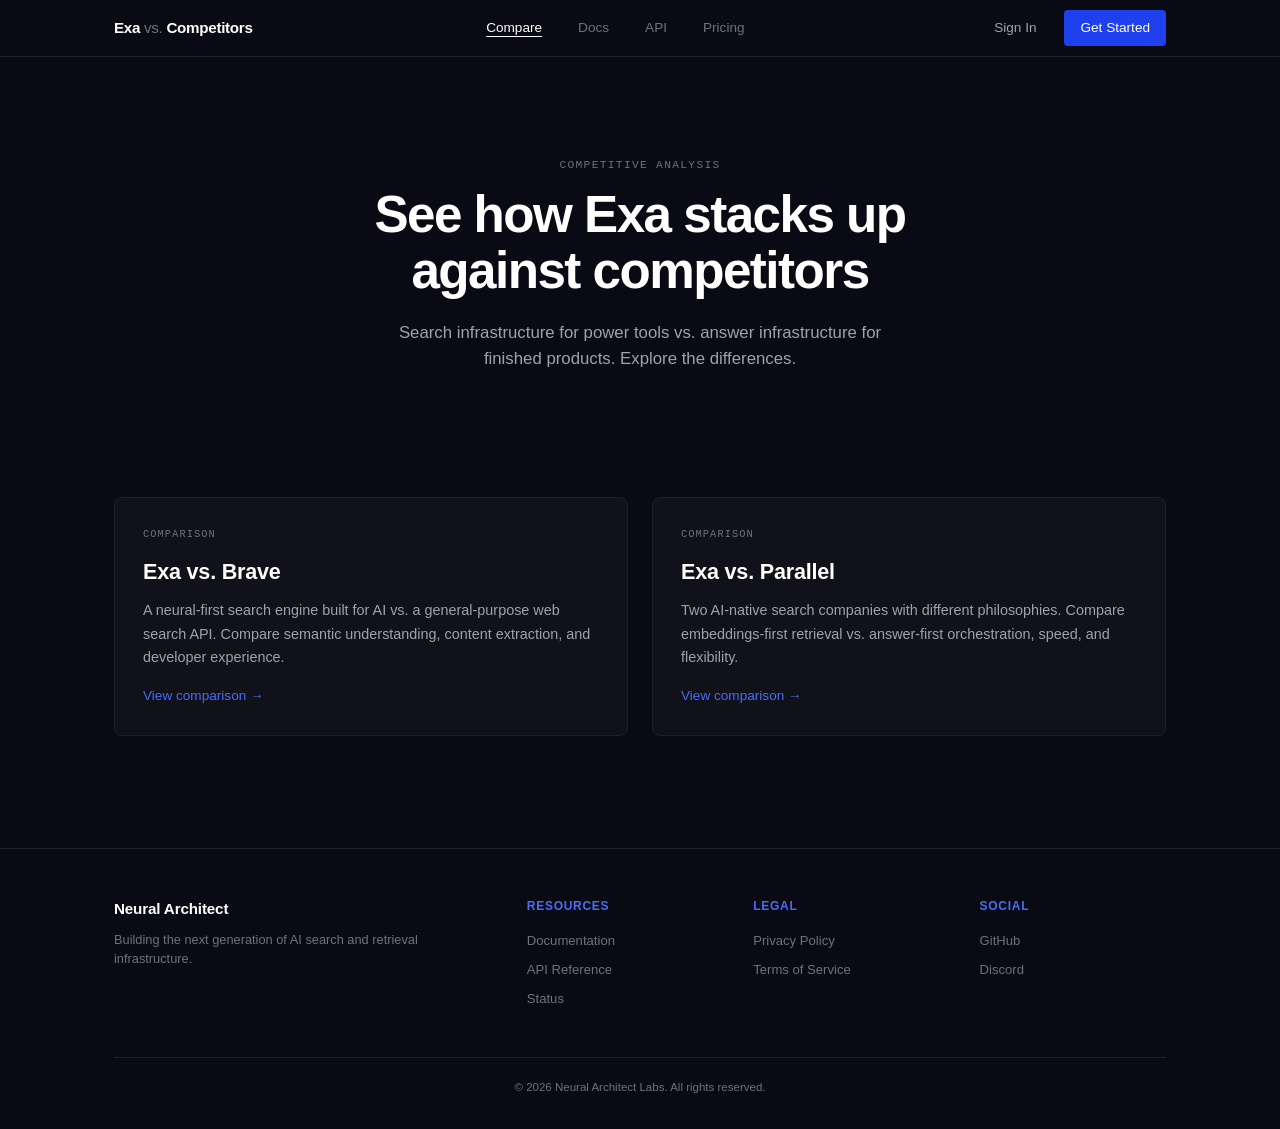
==== index.html @ 4df74688 "Add Exa vs. Competitors positioning landing pages Create a dark-themed comparison site with a main l" ====
<!DOCTYPE html>
<html lang="en">
<head>
  <meta charset="UTF-8">
  <meta name="viewport" content="width=device-width, initial-scale=1.0">
  <title>Exa vs. Competitors</title>
  <link rel="stylesheet" href="styles.css">
</head>
<body>
  <nav class="nav">
    <div class="container nav-inner">
      <a href="index.html" class="nav-logo">Exa <span>vs.</span> Competitors</a>
      <div class="nav-links">
        <a href="index.html" class="nav-link active">Compare</a>
        <a href="https://docs.exa.ai" class="nav-link">Docs</a>
        <a href="https://docs.exa.ai/reference" class="nav-link">API</a>
        <a href="https://exa.ai/pricing" class="nav-link">Pricing</a>
      </div>
      <div class="nav-right">
        <a href="https://exa.ai" class="btn-nav btn-nav--ghost">Sign In</a>
        <a href="https://exa.ai" class="btn-nav btn-nav--primary">Get Started</a>
      </div>
    </div>
  </nav>

  <main>
    <section class="hero">
      <div class="container">
        <span class="section-label">COMPETITIVE ANALYSIS</span>
        <h1>See how Exa stacks up<br>against competitors</h1>
        <p class="hero-subtitle">Search infrastructure for power tools vs. answer infrastructure for finished products. Explore the differences.</p>
      </div>
    </section>

    <section class="section">
      <div class="container">
        <div class="grid-2">
          <a href="exa-vs-brave.html" class="card card--link">
            <span class="card-label">COMPARISON</span>
            <h2>Exa vs. Brave</h2>
            <p>A neural-first search engine built for AI vs. a general-purpose web search API. Compare semantic understanding, content extraction, and developer experience.</p>
            <span class="card-cta">View comparison &rarr;</span>
          </a>
          <a href="exa-vs-parallel.html" class="card card--link">
            <span class="card-label">COMPARISON</span>
            <h2>Exa vs. Parallel</h2>
            <p>Two AI-native search companies with different philosophies. Compare embeddings-first retrieval vs. answer-first orchestration, speed, and flexibility.</p>
            <span class="card-cta">View comparison &rarr;</span>
          </a>
        </div>
      </div>
    </section>
  </main>

  <footer class="footer">
    <div class="container">
      <div class="footer-grid">
        <div class="footer-brand">
          <h4>Neural Architect</h4>
          <p>Building the next generation of AI search and retrieval infrastructure.</p>
        </div>
        <div class="footer-col">
          <h5>Resources</h5>
          <a href="#">Documentation</a>
          <a href="#">API Reference</a>
          <a href="#">Status</a>
        </div>
        <div class="footer-col">
          <h5>Legal</h5>
          <a href="#">Privacy Policy</a>
          <a href="#">Terms of Service</a>
        </div>
        <div class="footer-col">
          <h5>Social</h5>
          <a href="#">GitHub</a>
          <a href="#">Discord</a>
        </div>
      </div>
      <div class="footer-bottom">
        &copy; 2026 Neural Architect Labs. All rights reserved.
      </div>
    </div>
  </footer>
</body>
</html>
---- styles.css ----
/* ===== CSS Custom Properties ===== */
:root {
  --bg-primary: #0a0a14;
  --bg-card: #111119;
  --bg-card-hover: #1a1a2a;
  --bg-table-header: #0d0d18;
  --blue-accent: #1F40ED;
  --blue-light: #4a6cf7;
  --blue-glow: rgba(31, 64, 237, 0.15);
  --text-primary: #FFFFFF;
  --text-secondary: #9ca3af;
  --text-muted: #6b7280;
  --border-color: #1e1e2e;
  --border-blue: #1F40ED;
  --radius: 8px;
  --radius-lg: 12px;
  --font-sans: -apple-system, BlinkMacSystemFont, "Segoe UI", Roboto, sans-serif;
  --font-mono: "SF Mono", "Fira Code", "Cascadia Code", monospace;
}

/* ===== Reset ===== */
*, *::before, *::after {
  box-sizing: border-box;
  margin: 0;
  padding: 0;
}

html {
  scroll-behavior: smooth;
}

body {
  font-family: var(--font-sans);
  background: var(--bg-primary);
  color: var(--text-secondary);
  line-height: 1.6;
  -webkit-font-smoothing: antialiased;
}

a {
  color: inherit;
  text-decoration: none;
}

img {
  max-width: 100%;
}

/* ===== Layout ===== */
.container {
  max-width: 1100px;
  margin: 0 auto;
  padding: 0 24px;
}

.section {
  padding: 64px 0;
}

.grid-2 {
  display: grid;
  grid-template-columns: 1fr 1fr;
  gap: 24px;
}

.grid-3 {
  display: grid;
  grid-template-columns: 1fr 1fr 1fr;
  gap: 20px;
}

/* ===== Navigation ===== */
.nav {
  position: sticky;
  top: 0;
  z-index: 100;
  background: var(--bg-primary);
  border-bottom: 1px solid var(--border-color);
  padding: 0 0;
}

.nav-inner {
  display: flex;
  align-items: center;
  justify-content: space-between;
  height: 56px;
}

.nav-logo {
  font-weight: 700;
  font-size: 0.95rem;
  color: var(--text-primary);
  letter-spacing: -0.02em;
}

.nav-logo span {
  color: var(--text-muted);
  font-weight: 400;
}

.nav-links {
  display: flex;
  align-items: center;
  gap: 8px;
}

.nav-link {
  font-size: 0.85rem;
  color: var(--text-muted);
  padding: 6px 14px;
  border-radius: 4px;
  transition: color 0.2s;
}

.nav-link:hover {
  color: var(--text-primary);
}

.nav-link.active {
  color: var(--text-primary);
  text-decoration: underline;
  text-underline-offset: 4px;
}

.nav-right {
  display: flex;
  align-items: center;
  gap: 12px;
}

.btn-nav {
  font-size: 0.85rem;
  padding: 7px 16px;
  border-radius: 4px;
  font-weight: 500;
  cursor: pointer;
  border: none;
  transition: opacity 0.2s;
}

.btn-nav:hover {
  opacity: 0.85;
}

.btn-nav--ghost {
  background: transparent;
  color: var(--text-secondary);
}

.btn-nav--primary {
  background: var(--blue-accent);
  color: #fff;
}

/* ===== Hero Section ===== */
.hero {
  text-align: center;
  padding: 100px 0 60px;
}

.hero h1 {
  font-size: 3.2rem;
  font-weight: 700;
  color: var(--text-primary);
  line-height: 1.1;
  letter-spacing: -0.03em;
  margin-bottom: 20px;
}

.hero h1 em {
  font-style: italic;
}

.hero-subtitle {
  font-size: 1.05rem;
  color: var(--text-secondary);
  max-width: 540px;
  margin: 0 auto;
  line-height: 1.6;
}

/* ===== Section Labels ===== */
.section-label {
  font-family: var(--font-mono);
  font-size: 0.7rem;
  text-transform: uppercase;
  letter-spacing: 0.12em;
  color: var(--text-muted);
  margin-bottom: 12px;
  display: block;
}

.section-title {
  font-size: 1.8rem;
  font-weight: 700;
  color: var(--text-primary);
  letter-spacing: -0.02em;
  margin-bottom: 8px;
}

.section-subtitle {
  color: var(--text-secondary);
  font-size: 0.95rem;
  margin-bottom: 40px;
}

.section-header {
  margin-bottom: 40px;
}

.section-header-row {
  display: flex;
  align-items: baseline;
  justify-content: space-between;
  margin-bottom: 8px;
}

.section-links {
  display: flex;
  gap: 16px;
}

.section-links a {
  font-size: 0.8rem;
  color: var(--blue-light);
  text-transform: uppercase;
  letter-spacing: 0.06em;
  font-weight: 500;
}

.section-links a:hover {
  text-decoration: underline;
}

/* ===== Cards ===== */
.card {
  background: var(--bg-card);
  border: 1px solid var(--border-color);
  border-radius: var(--radius);
  padding: 28px;
  transition: all 0.2s ease;
}

.card:hover {
  background: var(--bg-card-hover);
  transform: translateY(-2px);
  box-shadow: 0 4px 24px var(--blue-glow);
}

.card--link {
  display: block;
  cursor: pointer;
}

.card--blue-top {
  border-top: 2px solid var(--blue-accent);
}

.card--blue-left {
  border-left: 3px solid var(--blue-accent);
}

.card-label {
  font-family: var(--font-mono);
  font-size: 0.65rem;
  text-transform: uppercase;
  letter-spacing: 0.1em;
  color: var(--text-muted);
  margin-bottom: 12px;
  display: block;
}

.card h2 {
  font-size: 1.35rem;
  font-weight: 700;
  color: var(--text-primary);
  margin-bottom: 10px;
  letter-spacing: -0.01em;
}

.card h3 {
  font-size: 1.05rem;
  font-weight: 600;
  color: var(--text-primary);
  margin-bottom: 8px;
}

.card p {
  font-size: 0.9rem;
  color: var(--text-secondary);
  line-height: 1.6;
}

.card-cta {
  display: inline-block;
  margin-top: 16px;
  font-size: 0.85rem;
  color: var(--blue-light);
  font-weight: 500;
}

/* ===== Description Boxes ===== */
.desc-box {
  background: var(--bg-card);
  border: 1px solid var(--border-color);
  border-top: 2px solid var(--blue-accent);
  border-radius: var(--radius);
  padding: 24px;
}

.desc-box h3 {
  font-size: 1rem;
  font-weight: 700;
  color: var(--text-primary);
  margin-bottom: 12px;
}

.desc-box p {
  font-size: 0.88rem;
  color: var(--text-secondary);
  line-height: 1.65;
}

/* ===== Comparison Table ===== */
.table-wrapper {
  overflow-x: auto;
  margin: 0 0 16px;
  border-radius: var(--radius);
  border: 1px solid var(--border-color);
}

.comparison-table {
  width: 100%;
  border-collapse: collapse;
  font-size: 0.88rem;
}

.comparison-table thead th {
  background: var(--bg-table-header);
  color: var(--text-muted);
  font-family: var(--font-mono);
  font-size: 0.7rem;
  text-transform: uppercase;
  letter-spacing: 0.08em;
  padding: 14px 20px;
  text-align: left;
  font-weight: 500;
  border-bottom: 1px solid var(--border-color);
}

.comparison-table tbody td {
  padding: 14px 20px;
  border-bottom: 1px solid var(--border-color);
  vertical-align: top;
}

.comparison-table tbody tr:last-child td {
  border-bottom: none;
}

.comparison-table tbody tr:hover {
  background: rgba(255, 255, 255, 0.02);
}

.comparison-table .col-metric {
  color: var(--text-muted);
  font-weight: 500;
  width: 22%;
}

.comparison-table .col-exa {
  color: var(--text-primary);
  width: 39%;
}

.comparison-table .col-competitor {
  color: var(--text-secondary);
  width: 39%;
}

/* ===== Technical Spec Cards ===== */
.spec-row {
  display: grid;
  grid-template-columns: 180px 1fr 1fr;
  gap: 16px;
  margin-bottom: 16px;
}

.spec-label {
  display: flex;
  align-items: center;
  font-family: var(--font-mono);
  font-size: 0.72rem;
  text-transform: uppercase;
  letter-spacing: 0.06em;
  color: var(--text-muted);
}

.spec-card {
  background: var(--bg-card);
  border: 1px solid var(--border-color);
  border-radius: var(--radius);
  padding: 20px;
}

.spec-card h4 {
  font-size: 0.95rem;
  font-weight: 700;
  color: var(--text-primary);
  margin-bottom: 6px;
}

.spec-card p {
  font-size: 0.82rem;
  color: var(--text-secondary);
  line-height: 1.55;
}

.spec-card--highlight {
  border-color: var(--blue-accent);
}

/* ===== Edge / Advantage Cards ===== */
.edge-grid {
  display: grid;
  grid-template-columns: 1fr 1fr 1fr;
  gap: 20px;
}

.edge-card {
  background: var(--bg-card);
  border: 1px solid var(--border-color);
  border-radius: var(--radius);
  padding: 24px;
  transition: all 0.2s ease;
}

.edge-card:hover {
  transform: translateY(-2px);
  box-shadow: 0 4px 20px var(--blue-glow);
}

.edge-card .edge-icon {
  width: 40px;
  height: 40px;
  border-radius: 8px;
  background: rgba(31, 64, 237, 0.12);
  display: flex;
  align-items: center;
  justify-content: center;
  margin-bottom: 16px;
  font-size: 1.1rem;
}

.edge-card h3 {
  font-size: 0.95rem;
  font-weight: 700;
  color: var(--text-primary);
  margin-bottom: 8px;
}

.edge-card p {
  font-size: 0.82rem;
  color: var(--text-secondary);
  line-height: 1.6;
}

/* ===== Narrative Section ===== */
.narrative {
  background: var(--bg-card);
  border-radius: var(--radius-lg);
  padding: 56px 48px;
  margin: 32px 0;
}

.narrative .section-label {
  margin-bottom: 16px;
}

.narrative h2 {
  font-size: 2rem;
  font-weight: 700;
  color: var(--text-primary);
  line-height: 1.2;
  margin-bottom: 24px;
  letter-spacing: -0.02em;
}

.narrative p {
  font-size: 0.95rem;
  color: var(--text-secondary);
  line-height: 1.7;
  margin-bottom: 16px;
  max-width: 680px;
}

.narrative blockquote {
  border-left: 3px solid var(--blue-accent);
  padding-left: 20px;
  margin: 24px 0;
  font-style: italic;
  color: var(--blue-light);
  font-size: 0.95rem;
  line-height: 1.6;
}

.narrative .btn-row {
  display: flex;
  gap: 12px;
  margin-top: 32px;
}

.btn {
  display: inline-block;
  padding: 12px 24px;
  border-radius: 6px;
  font-size: 0.9rem;
  font-weight: 600;
  cursor: pointer;
  border: none;
  transition: opacity 0.2s;
}

.btn:hover {
  opacity: 0.88;
}

.btn--primary {
  background: var(--blue-accent);
  color: #fff;
}

.btn--outline {
  background: transparent;
  color: var(--text-primary);
  border: 1px solid var(--border-color);
}

.btn--outline:hover {
  background: var(--bg-card-hover);
}

/* ===== Footer ===== */
.footer {
  border-top: 1px solid var(--border-color);
  padding: 48px 0 32px;
  margin-top: 48px;
}

.footer-grid {
  display: grid;
  grid-template-columns: 2fr 1fr 1fr 1fr;
  gap: 40px;
  margin-bottom: 40px;
}

.footer-brand h4 {
  font-size: 0.95rem;
  font-weight: 700;
  color: var(--text-primary);
  margin-bottom: 8px;
  letter-spacing: -0.01em;
}

.footer-brand p {
  font-size: 0.8rem;
  color: var(--text-muted);
  line-height: 1.5;
}

.footer-col h5 {
  font-size: 0.75rem;
  font-weight: 600;
  color: var(--blue-light);
  text-transform: uppercase;
  letter-spacing: 0.06em;
  margin-bottom: 14px;
}

.footer-col a {
  display: block;
  font-size: 0.82rem;
  color: var(--text-muted);
  margin-bottom: 8px;
  transition: color 0.15s;
}

.footer-col a:hover {
  color: var(--text-secondary);
}

.footer-bottom {
  border-top: 1px solid var(--border-color);
  padding-top: 20px;
  text-align: center;
  font-size: 0.72rem;
  color: var(--text-muted);
}

/* ===== Responsive ===== */
@media (max-width: 900px) {
  .spec-row {
    grid-template-columns: 1fr 1fr;
  }

  .spec-label {
    grid-column: 1 / -1;
  }

  .edge-grid {
    grid-template-columns: 1fr 1fr;
  }

  .footer-grid {
    grid-template-columns: 1fr 1fr;
  }
}

@media (max-width: 768px) {
  .hero h1 {
    font-size: 2.2rem;
  }

  .grid-2 {
    grid-template-columns: 1fr;
  }

  .grid-3 {
    grid-template-columns: 1fr;
  }

  .edge-grid {
    grid-template-columns: 1fr;
  }

  .spec-row {
    grid-template-columns: 1fr;
  }

  .narrative {
    padding: 32px 24px;
  }

  .narrative h2 {
    font-size: 1.5rem;
  }

  .footer-grid {
    grid-template-columns: 1fr;
  }

  .section {
    padding: 40px 0;
  }

  .hero {
    padding: 60px 0 40px;
  }

  .section-title {
    font-size: 1.4rem;
  }

  .btn-row {
    flex-direction: column;
  }
}
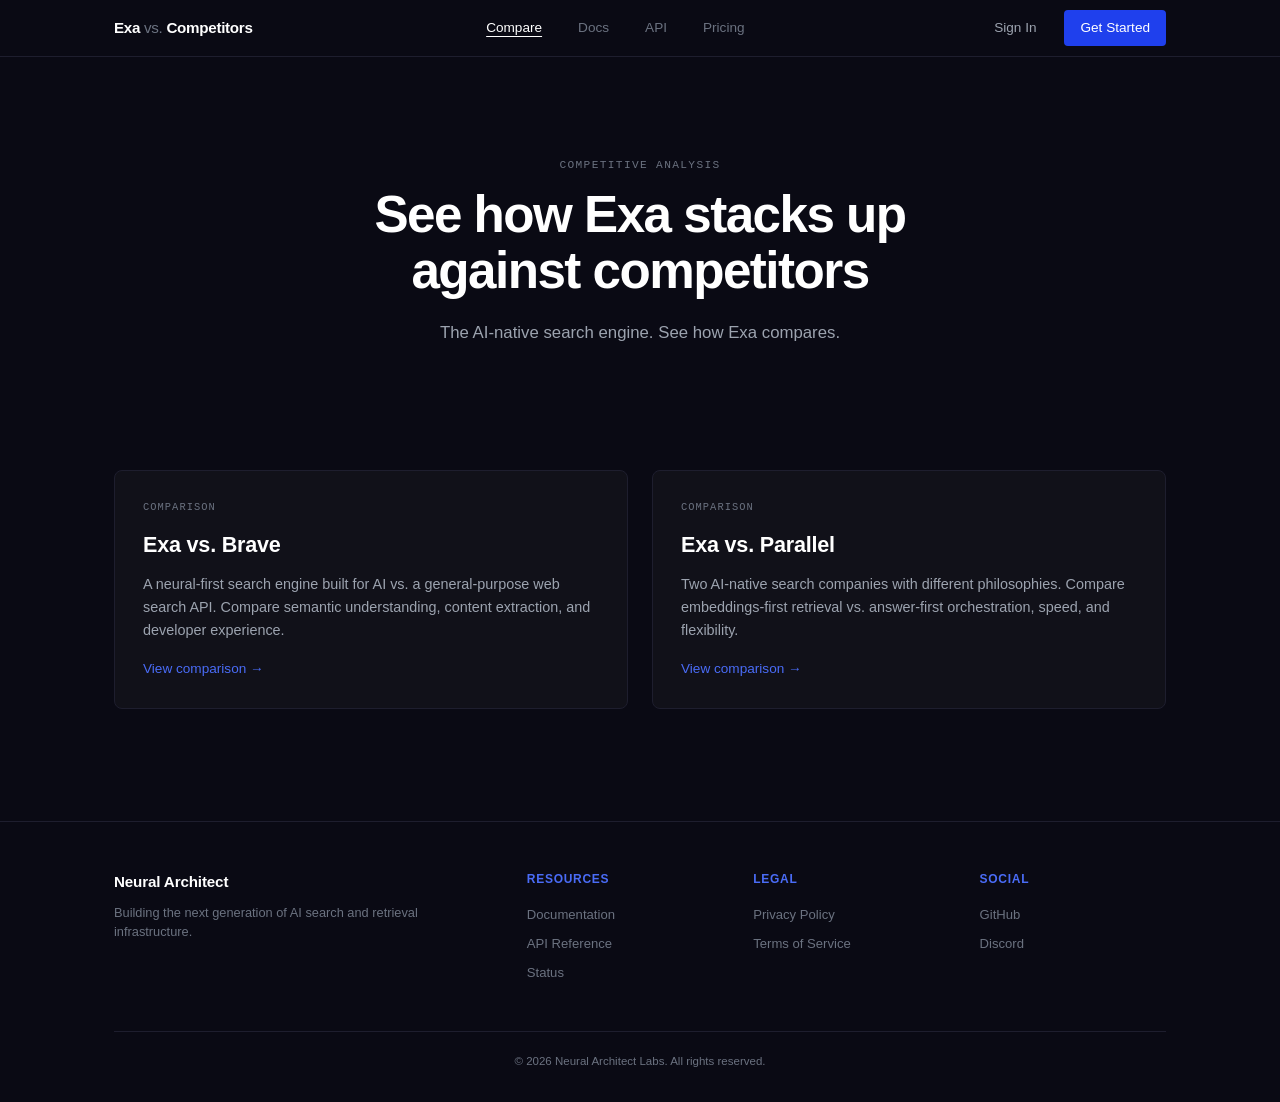
==== commit 41a55c9b: "Update landing page subtitle to be more accurate Co-Authored-By: Claude Opus 4.6 <noreply@anthropic." ====
--- a/index.html
+++ b/index.html
@@ -28,7 +28,7 @@
       <div class="container">
         <span class="section-label">COMPETITIVE ANALYSIS</span>
         <h1>See how Exa stacks up<br>against competitors</h1>
-        <p class="hero-subtitle">Search infrastructure for power tools vs. answer infrastructure for finished products. Explore the differences.</p>
+        <p class="hero-subtitle">The AI-native search engine. See how Exa compares.</p>
       </div>
     </section>
 
